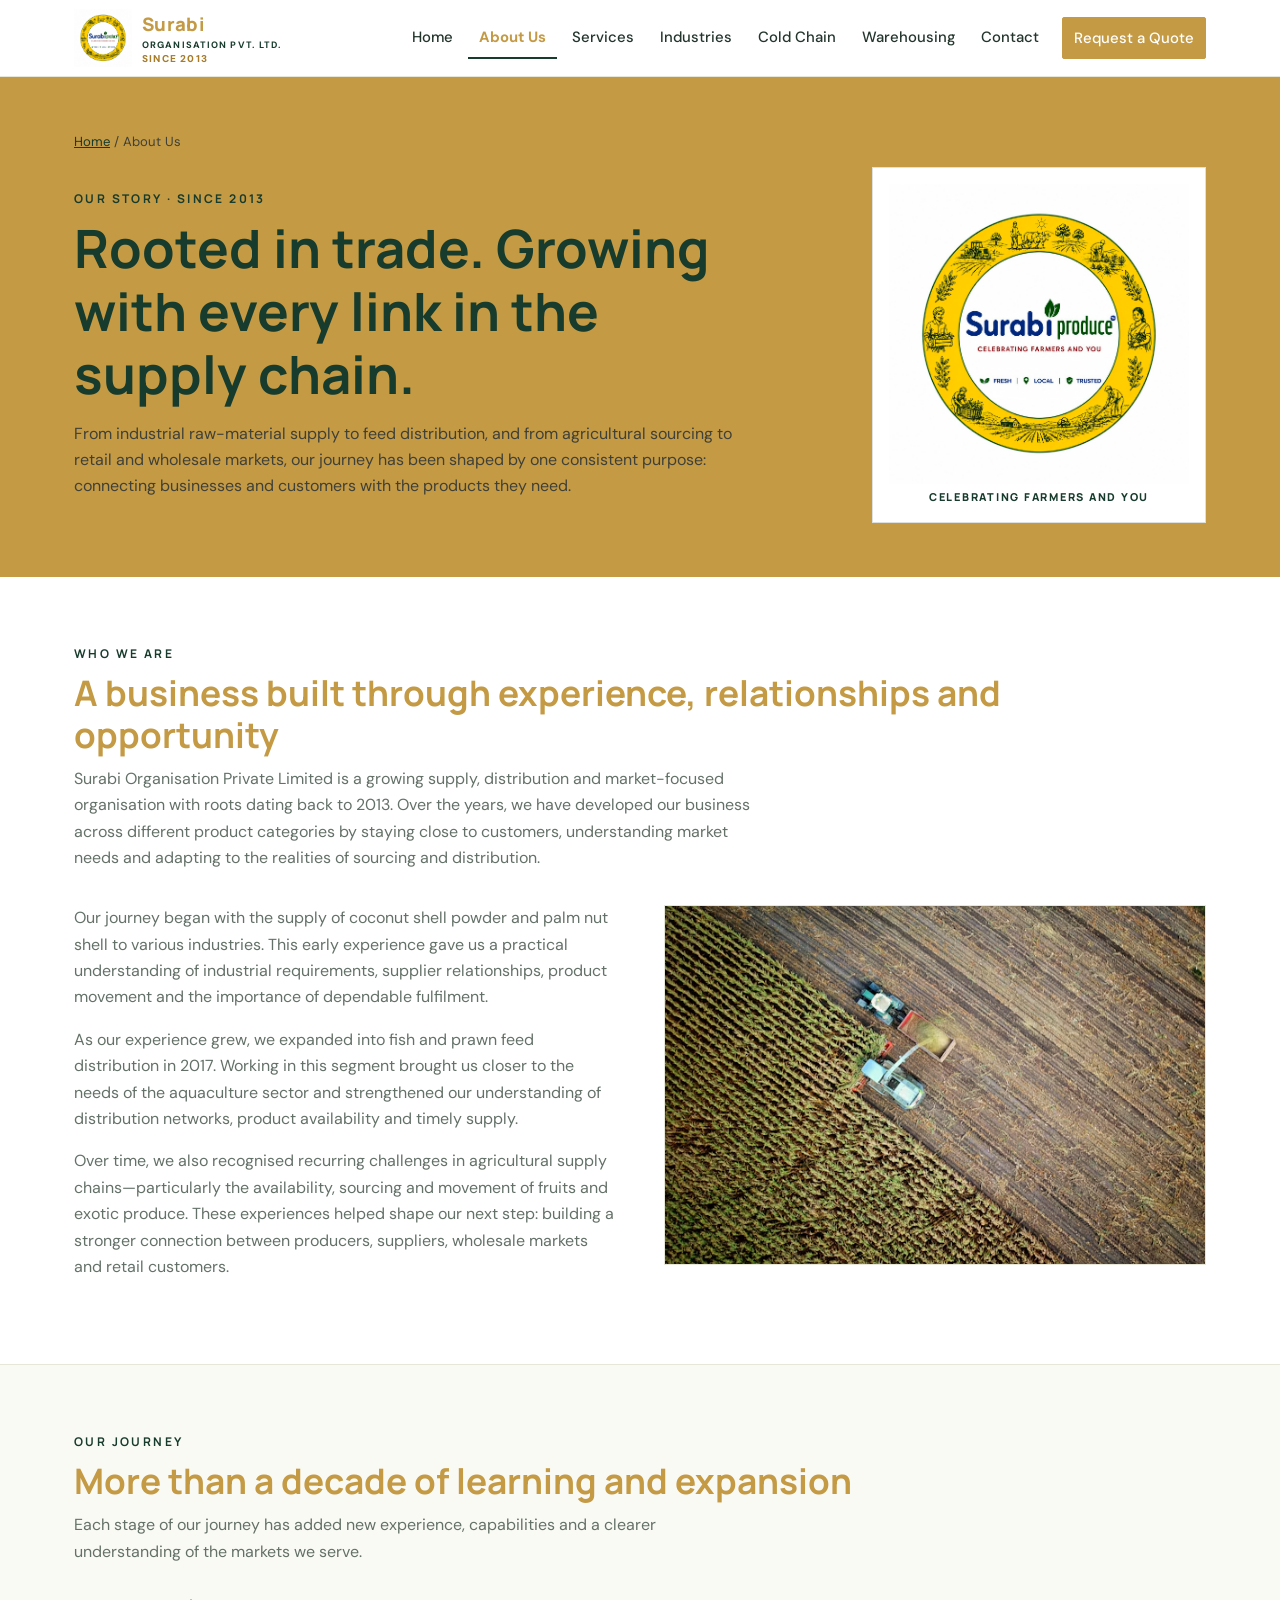
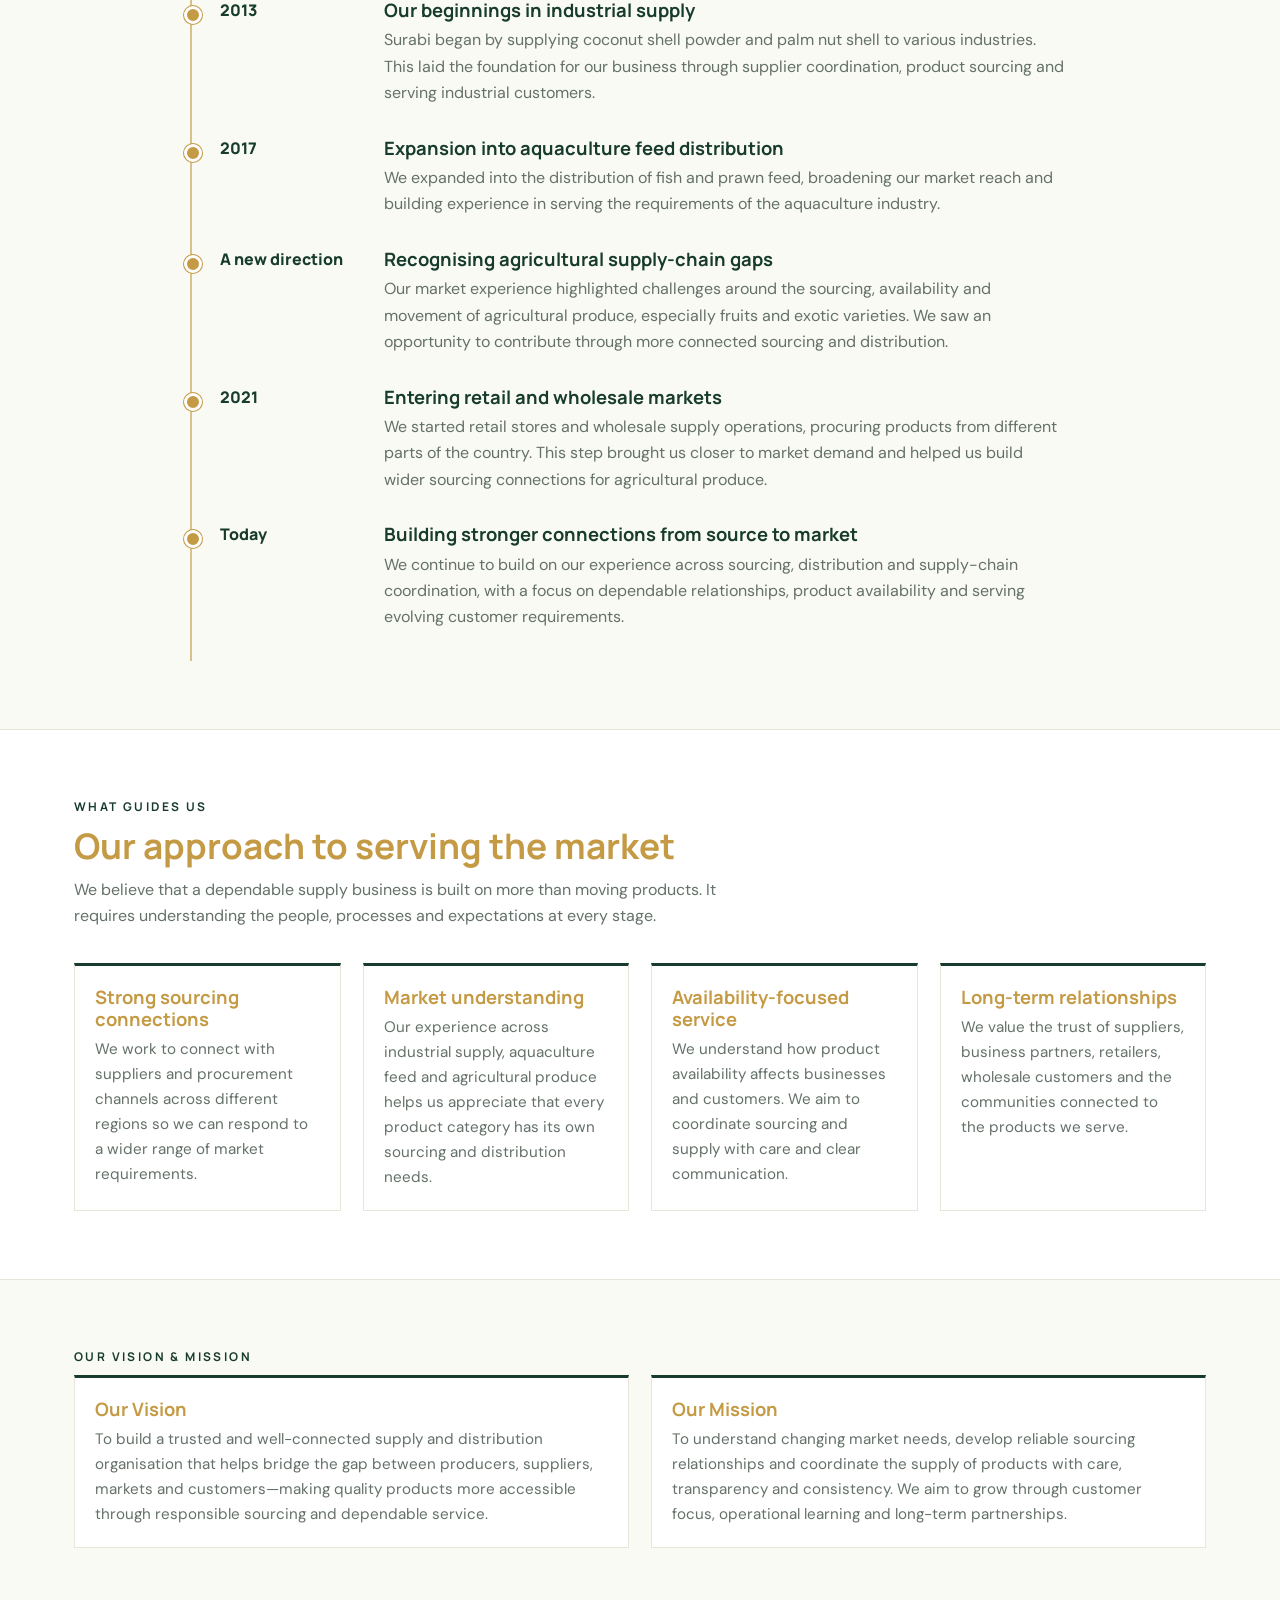
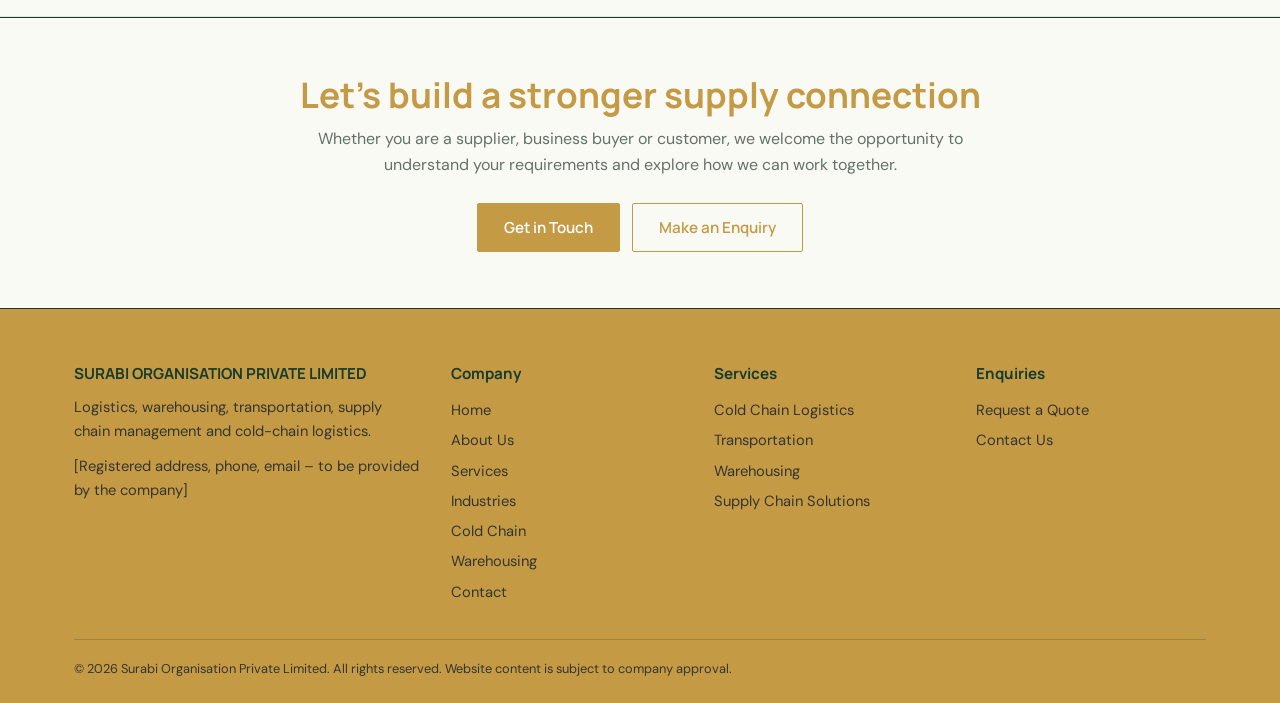
==== about.html @ 54a0d3e1 "done" ====
<!DOCTYPE html>
<html lang="en">
<head>
  <meta charset="utf-8">
  <meta name="viewport" content="width=device-width,initial-scale=1">
  <title>About Us | Surabi Organisation Private Limited</title>
  <meta name="description" content="Discover Surabi Organisation Private Limited's journey since 2013, from industrial raw-material supply and aquaculture feed distribution to agricultural sourcing, retail and wholesale.">
  <meta property="og:title" content="About Us | Surabi Organisation Private Limited">
  <meta property="og:description" content="Explore Surabi's growth since 2013 and its experience in sourcing, distribution, agricultural produce, retail and wholesale markets.">
  <meta property="og:type" content="website">
  <link rel="icon" href="assets/logo/favicon.svg" type="image/svg+xml">
  <link rel="preconnect" href="https://fonts.googleapis.com">
  <link rel="preconnect" href="https://fonts.gstatic.com" crossorigin>
  <link href="https://fonts.googleapis.com/css2?family=DM+Sans:wght@400;500;700&family=Manrope:wght@600;700;800&display=swap" rel="stylesheet">
  <link rel="stylesheet" href="styles.css">
</head>
<body>
<a class="skip" href="#main">Skip to content</a>
<header>
  <div class="wrap">
    <a class="brand" href="index.html" aria-label="Surabi Organisation home"><img src="assets/images/surabi-produce-logo.png" alt="Surabi Produce logo"><span><b>Surabi</b><small>Organisation Pvt. Ltd.</small><em>Since 2013</em></span></a>
    <button class="burger" aria-expanded="false" aria-controls="nav">Menu</button>
    <nav id="nav" aria-label="Main"><ul>
      <li><a href="index.html">Home</a></li>
      <li><a href="about.html" class="on" aria-current="page">About Us</a></li>
      <li><a href="services.html">Services</a></li>
      <li><a href="industries.html">Industries</a></li>
      <li><a href="cold-chain.html">Cold Chain</a></li>
      <li><a href="warehousing.html">Warehousing</a></li>
      <li><a href="contact.html">Contact</a></li>
      <li><a class="cta" href="quote.html">Request a Quote</a></li>
    </ul></nav>
  </div>
</header>

<main id="main">
  <div class="banner about-banner">
    <div class="wrap">
      <div class="crumbs"><a href="index.html">Home</a> / About Us</div>
      <div class="about-banner-grid">
        <div>
          <span class="eyebrow">Our Story · Since 2013</span>
          <h1>Rooted in trade. Growing with every link in the supply chain.</h1>
          <p>From industrial raw-material supply to feed distribution, and from agricultural sourcing to retail and wholesale markets, our journey has been shaped by one consistent purpose: connecting businesses and customers with the products they need.</p>
        </div>
        <div class="about-logo-panel">
          <img src="assets/images/surabi-produce-logo.png" alt="Surabi Produce — Celebrating Farmers and You">
          <span class="logo-caption">Celebrating Farmers and You</span>
        </div>
      </div>
    </div>
  </div>

  <section>
    <div class="wrap">
      <span class="eyebrow">Who We Are</span>
      <h2>A business built through experience, relationships and opportunity</h2>
      <p class="intro">Surabi Organisation Private Limited is a growing supply, distribution and market-focused organisation with roots dating back to 2013. Over the years, we have developed our business across different product categories by staying close to customers, understanding market needs and adapting to the realities of sourcing and distribution.</p>
      <div class="two story-intro">
        <div>
          <p>Our journey began with the supply of coconut shell powder and palm nut shell to various industries. This early experience gave us a practical understanding of industrial requirements, supplier relationships, product movement and the importance of dependable fulfilment.</p>
          <p>As our experience grew, we expanded into fish and prawn feed distribution in 2017. Working in this segment brought us closer to the needs of the aquaculture sector and strengthened our understanding of distribution networks, product availability and timely supply.</p>
          <p>Over time, we also recognised recurring challenges in agricultural supply chains—particularly the availability, sourcing and movement of fruits and exotic produce. These experiences helped shape our next step: building a stronger connection between producers, suppliers, wholesale markets and retail customers.</p>
        </div>
        <div class="ph about-story-image">
          <img src="assets/images/harvested-agricultural-produce.jpg" alt="Freshly harvested agricultural produce" loading="lazy">
        </div>
      </div>
    </div>
  </section>

  <section class="alt" id="journey">
    <div class="wrap">
      <span class="eyebrow">Our Journey</span>
      <h2>More than a decade of learning and expansion</h2>
      <p class="intro">Each stage of our journey has added new experience, capabilities and a clearer understanding of the markets we serve.</p>
      <div class="timeline">
        <article class="timeline-item">
          <div class="timeline-year">2013</div>
          <div class="timeline-content"><h3>Our beginnings in industrial supply</h3><p>Surabi began by supplying coconut shell powder and palm nut shell to various industries. This laid the foundation for our business through supplier coordination, product sourcing and serving industrial customers.</p></div>
        </article>
        <article class="timeline-item">
          <div class="timeline-year">2017</div>
          <div class="timeline-content"><h3>Expansion into aquaculture feed distribution</h3><p>We expanded into the distribution of fish and prawn feed, broadening our market reach and building experience in serving the requirements of the aquaculture industry.</p></div>
        </article>
        <article class="timeline-item">
          <div class="timeline-year">A new direction</div>
          <div class="timeline-content"><h3>Recognising agricultural supply-chain gaps</h3><p>Our market experience highlighted challenges around the sourcing, availability and movement of agricultural produce, especially fruits and exotic varieties. We saw an opportunity to contribute through more connected sourcing and distribution.</p></div>
        </article>
        <article class="timeline-item">
          <div class="timeline-year">2021</div>
          <div class="timeline-content"><h3>Entering retail and wholesale markets</h3><p>We started retail stores and wholesale supply operations, procuring products from different parts of the country. This step brought us closer to market demand and helped us build wider sourcing connections for agricultural produce.</p></div>
        </article>
        <article class="timeline-item">
          <div class="timeline-year">Today</div>
          <div class="timeline-content"><h3>Building stronger connections from source to market</h3><p>We continue to build on our experience across sourcing, distribution and supply-chain coordination, with a focus on dependable relationships, product availability and serving evolving customer requirements.</p></div>
        </article>
      </div>
    </div>
  </section>

  <section>
    <div class="wrap">
      <span class="eyebrow">What Guides Us</span>
      <h2>Our approach to serving the market</h2>
      <p class="intro">We believe that a dependable supply business is built on more than moving products. It requires understanding the people, processes and expectations at every stage.</p>
      <div class="grid">
        <article class="card top"><div class="b"><h3>Strong sourcing connections</h3><p>We work to connect with suppliers and procurement channels across different regions so we can respond to a wider range of market requirements.</p></div></article>
        <article class="card top"><div class="b"><h3>Market understanding</h3><p>Our experience across industrial supply, aquaculture feed and agricultural produce helps us appreciate that every product category has its own sourcing and distribution needs.</p></div></article>
        <article class="card top"><div class="b"><h3>Availability-focused service</h3><p>We understand how product availability affects businesses and customers. We aim to coordinate sourcing and supply with care and clear communication.</p></div></article>
        <article class="card top"><div class="b"><h3>Long-term relationships</h3><p>We value the trust of suppliers, business partners, retailers, wholesale customers and the communities connected to the products we serve.</p></div></article>
      </div>
    </div>
  </section>

  <section class="alt">
    <div class="wrap">
      <span class="eyebrow">Our Vision &amp; Mission</span>
      <div class="grid">
        <article class="card top"><div class="b"><h3>Our Vision</h3><p>To build a trusted and well-connected supply and distribution organisation that helps bridge the gap between producers, suppliers, markets and customers—making quality products more accessible through responsible sourcing and dependable service.</p></div></article>
        <article class="card top"><div class="b"><h3>Our Mission</h3><p>To understand changing market needs, develop reliable sourcing relationships and coordinate the supply of products with care, transparency and consistency. We aim to grow through customer focus, operational learning and long-term partnerships.</p></div></article>
      </div>
    </div>
  </section>

  <section class="cta-band">
    <div class="wrap">
      <h2>Let’s build a stronger supply connection</h2>
      <p class="intro" style="margin:0 auto 8px">Whether you are a supplier, business buyer or customer, we welcome the opportunity to understand your requirements and explore how we can work together.</p>
      <div class="btns"><a class="btn" href="contact.html">Get in Touch</a><a class="btn o" href="quote.html">Make an Enquiry</a></div>
    </div>
  </section>
</main>

<footer>
  <div class="wrap">
    <div class="fg">
      <div><h4>SURABI ORGANISATION PRIVATE LIMITED</h4><p>Logistics, warehousing, transportation, supply chain management and cold-chain logistics.</p><p style="margin-top:10px">[Registered address, phone, email – to be provided by the company]</p></div>
      <div><h4>Company</h4><a href="index.html">Home</a><a href="about.html">About Us</a><a href="services.html">Services</a><a href="industries.html">Industries</a><a href="cold-chain.html">Cold Chain</a><a href="warehousing.html">Warehousing</a><a href="contact.html">Contact</a></div>
      <div><h4>Services</h4><a href="cold-chain.html">Cold Chain Logistics</a><a href="transportation.html">Transportation</a><a href="warehousing.html">Warehousing</a><a href="supply-chain.html">Supply Chain Solutions</a></div>
      <div><h4>Enquiries</h4><a href="quote.html">Request a Quote</a><a href="contact.html">Contact Us</a></div>
    </div>
    <div class="copy">&copy; 2026 Surabi Organisation Private Limited. All rights reserved. Website content is subject to company approval.</div>
  </div>
</footer>
<script src="script.js"></script>
</body>
</html>
---- styles.css ----
:root{--g:#C49A45;--g2:#173B2C;--gold:#173B2C;--or:#D88736;--tx:#23352D;--mu:#647168;--bd:#E6E6D9;--bg:#FAFAF5}
*{box-sizing:border-box;margin:0}
html{scroll-behavior:smooth}
body{font:16px/1.65 'DM Sans',system-ui,sans-serif;color:var(--tx);background:#fff;overflow-x:hidden}
h1,h2,h3,h4{font-family:Manrope,'DM Sans',sans-serif;color:var(--g);line-height:1.2}
h1{font-size:clamp(2rem,4.5vw,3.3rem)}
h2{font-size:clamp(1.6rem,3vw,2.2rem);margin-bottom:.6rem}
h3{font-size:1.15rem;margin-bottom:.4rem}
a{color:var(--g2)}
img{max-width:100%}
.wrap{max-width:1180px;margin:0 auto;padding:0 24px}
.skip{position:absolute;left:-999px}
.skip:focus{left:8px;top:8px;background:#fff;padding:8px;z-index:99}
header{position:sticky;top:0;background:#fff;border-bottom:1px solid var(--bd);z-index:50}
header .wrap{display:flex;align-items:center;justify-content:space-between;height:76px}
.brand{text-decoration:none;display:flex;flex-direction:column;line-height:1.1}
.brand b{font:800 1.45rem Manrope,sans-serif;color:var(--g);letter-spacing:.08em}
.brand small{font-size:.62rem;letter-spacing:.18em;color:var(--gold);text-transform:uppercase;font-weight:700}
nav ul{display:flex;gap:4px;list-style:none;padding:0;align-items:center}
nav a{display:block;padding:8px 11px;text-decoration:none;color:var(--tx);font-size:.93rem;font-weight:500;border-bottom:2px solid transparent}
nav a:hover{color:var(--g2);border-color:var(--bd)}
nav a.on{color:var(--g);border-color:var(--gold);font-weight:700}
nav a.cta{background:var(--g);color:#fff;border:1px solid var(--g);margin-left:8px;border-radius:2px}
nav a.cta:hover,nav a.cta.on{background:var(--gold);border-color:var(--gold);color:var(--g)}
.burger{display:none;background:none;border:1px solid var(--bd);padding:8px 12px;font:600 .9rem Manrope;color:var(--g);cursor:pointer}
.btn{display:inline-block;padding:13px 26px;border:1px solid var(--g);background:var(--g);color:#fff;text-decoration:none;font:600 .95rem Manrope,sans-serif;border-radius:2px;cursor:pointer;transition:.2s}
.btn:hover{background:var(--gold);border-color:var(--gold);color:var(--g)}
.btn.o{background:transparent;color:var(--g)}
.btn.o:hover{background:var(--g);color:#fff;border-color:var(--g)}
.btn.gold{background:var(--gold);border-color:var(--gold);color:var(--g)}
.btn.gold:hover{background:#fff}
.btns{display:flex;gap:12px;flex-wrap:wrap;margin-top:24px}
.ph{background:repeating-linear-gradient(135deg,#eef1ea 0 14px,#e6ebe1 14px 28px);border:1px solid var(--bd);display:flex;align-items:flex-end;min-height:220px;position:relative}
.ph img{position:absolute;inset:0;width:100%;height:100%;object-fit:cover}
.ph span{position:relative;background:rgba(23,59,44,.88);color:#fff;font-size:.72rem;padding:6px 10px;letter-spacing:.04em}
.hero{padding:64px 0}
.hero .wrap{display:grid;grid-template-columns:1.1fr .9fr;gap:48px;align-items:center}
.hero p.lead{font-size:1.1rem;color:var(--mu);margin-top:16px;max-width:560px}
.hero .ph{min-height:400px;border-bottom:4px solid var(--gold)}
.eyebrow{color:var(--gold);font:700 .75rem Manrope;letter-spacing:.2em;text-transform:uppercase;margin-bottom:10px;display:block}
.banner{background:var(--g);color:var(--tx);padding:48px 0}
.banner h1{color:var(--g2)}
.banner p{color:#3f4038;max-width:700px;margin-top:10px}
.crumbs{font-size:.82rem;color:#3f4038;margin-bottom:14px}
.crumbs a{color:var(--g2)}
section{padding:68px 0}
.alt{background:var(--bg);border-block:1px solid var(--bd)}
.intro{color:var(--mu);max-width:680px;margin-bottom:34px}
.grid{display:grid;gap:22px;grid-template-columns:repeat(auto-fit,minmax(250px,1fr))}
.card{background:#fff;border:1px solid var(--bd);display:flex;flex-direction:column;transition:.2s;text-decoration:none;color:inherit}
.card:hover{border-color:var(--gold);transform:translateY(-2px)}
.card .ph{min-height:140px;border:0;border-bottom:1px solid var(--bd)}
.card div.b{padding:20px;flex:1}
.card p{color:var(--mu);font-size:.95rem}
.card .more{display:block;margin-top:12px;font:700 .85rem Manrope;color:var(--g2)}
.card.top{border-top:3px solid var(--gold)}
.feature{border:1px solid var(--gold);display:grid;grid-template-columns:1fr 1fr}
.feature .ph{min-height:320px;border:0}
.feature .b{padding:40px}
.cold{background:var(--g);color:var(--tx)}
.cold h2,.cold h3{color:var(--g2)}
.cold .intro,.cold .card p{color:#454238}
.cold .card{background:#fff;border-color:rgba(23,59,44,.35);color:var(--tx)}
.cold .card .more{color:var(--g2)}
.cold .card .ph{background:repeating-linear-gradient(135deg,#f2e4c5 0 14px,#ead9b3 14px 28px);border-color:rgba(23,59,44,.18)}
.two{display:grid;grid-template-columns:1fr 1fr;gap:48px;align-items:center}
ul.ck{list-style:none;padding:0}
ul.ck li{padding:7px 0 7px 26px;position:relative;border-bottom:1px solid var(--bd)}
ul.ck li:before{content:"";position:absolute;left:2px;top:15px;width:10px;height:6px;border-left:2px solid var(--gold);border-bottom:2px solid var(--gold);transform:rotate(-45deg)}
.steps{display:grid;grid-template-columns:repeat(auto-fit,minmax(190px,1fr));gap:0;counter-reset:s;border-top:2px solid var(--gold)}
.steps div{padding:22px 18px 8px 0;counter-increment:s}
.steps div:before{content:"0" counter(s);font:800 1.5rem Manrope;color:var(--gold);display:block}
.steps p{color:var(--mu);font-size:.93rem}
.note{border-left:3px solid var(--or);background:#fdf6ec;padding:12px 16px;font-size:.88rem;margin:22px 0;color:#6b4a1f}
.cta-band{background:var(--bg);border-block:1px solid var(--gold);text-align:center;padding:56px 0}
.cta-band .btns{justify-content:center}
form{display:grid;gap:18px;grid-template-columns:1fr 1fr;max-width:860px}
.f{display:flex;flex-direction:column;gap:6px}
.f.full,form .full{grid-column:1/-1}
label{font:600 .88rem Manrope;color:var(--g)}
input,select,textarea{font:inherit;padding:11px 12px;border:1px solid #cfcfc0;border-radius:2px;background:#fff;color:var(--tx)}
input:focus,select:focus,textarea:focus,a:focus-visible,button:focus-visible{outline:2px solid var(--gold);outline-offset:2px}
.err{color:#a3321f;font-size:.82rem;min-height:0}
.bad{border-color:#a3321f}
.cond{display:none;grid-column:1/-1;grid-template-columns:1fr 1fr;gap:18px;border:1px solid var(--gold);padding:18px;background:var(--bg)}
.cond.show{display:grid}
.ok{display:none;border:1px solid var(--gold);padding:28px;background:var(--bg);max-width:860px}
.ok.show{display:block}
footer{background:var(--g);color:#34352f;padding:56px 0 24px;font-size:.92rem}
footer h4{color:var(--g2);margin-bottom:12px;font-size:.95rem}
footer a{color:#34352f;text-decoration:none;display:block;padding:3px 0}
footer a:hover{color:var(--g2)}
.fg{display:grid;grid-template-columns:1.5fr 1fr 1fr 1fr;gap:32px}
.copy{border-top:1px solid rgba(23,59,44,.22);margin-top:32px;padding-top:18px;font-size:.8rem}

/* Hero label and company history badge */
.hero-kicker{display:flex;align-items:center;flex-wrap:wrap;gap:14px;margin-bottom:16px}
.vhero .eyebrow{color:#f2c15b;margin:0;text-shadow:0 1px 8px rgba(0,0,0,.35)}
.since-badge{display:inline-flex;align-items:center;gap:7px;padding:8px 13px;border:1px solid rgba(255,255,255,.72);border-radius:999px;background:rgba(255,255,255,.13);color:#fff;font:700 .78rem Manrope,sans-serif;letter-spacing:.08em;text-transform:uppercase;backdrop-filter:blur(6px);-webkit-backdrop-filter:blur(6px)}
.since-badge:before{content:"";width:7px;height:7px;border-radius:50%;background:#f2c15b;box-shadow:0 0 0 3px rgba(242,193,91,.2)}

/* Hero video: explicit positive stacking keeps video visible on mobile browsers */
/* White hero video theme */
.vhero {
    position: relative;
    isolation: isolate;
    min-height: 640px;
    display: flex;
    align-items: center;
    overflow: hidden;
    background: #fff;
    padding: 0;
    border-bottom: 4px solid #e8e8e8;
}

.vhero .hv {
    position: absolute;
    inset: 0;
    width: 100%;
    height: 100%;
    display: block;
    object-fit: cover;
    object-position: center;
    z-index: 0;
}

/* White transparent overlay instead of green */
.vhero .ov {
    position: absolute;
    inset: 0;
    z-index: 1;
    background: linear-gradient(
      90deg,
      rgba(255, 255, 255, 0.55) 0%,
      rgba(255, 255, 255, 0.25) 45%,
      rgba(255, 255, 255, 0.05) 100%
  );
    pointer-events: none;
}

.vhero .wrap {
    display: block;
    position: relative;
    z-index: 2;
    width: 100%;
    padding-top: 64px;
    padding-bottom: 64px;
}

.vhero .wrap > div {
    max-width: 680px;
}

.vhero h1 {
    color: #173b2c;
}

.vhero p.lead {
    color: #444f49;
}

.vhero .eyebrow {
    color: #a77b27;
    margin: 0;
    text-shadow: none;
}

.vhero .since-badge {
    background: rgba(255,255,255,.85);
    border: 1px solid #d9dfd9;
    color: #173b2c;
}

.vhero .btn.o {
    color: #173b2c;
    border-color: #173b2c;
}

.vhero .btn.o:hover {
    background: #173b2c;
    color: #fff;
}

@media(max-width:980px){
  .vhero{min-height:600px}
  .burger{display:block}
  nav{position:absolute;top:76px;left:0;right:0;background:#fff;border-bottom:1px solid var(--bd);display:none}
  nav.open{display:block}
  nav ul{flex-direction:column;align-items:stretch;padding:12px 24px}
  nav a.cta{margin:8px 0 0;text-align:center}
  .hero .wrap,.two,.feature,.fg{grid-template-columns:1fr}
  .hero .ph{min-height:260px}
  form,.cond{grid-template-columns:1fr}
  section{padding:48px 0}
  .feature .b{padding:24px}
}
@media(max-width:768px){
  .vhero{min-height:650px;align-items:center}
  .vhero .hv{width:100%;height:100%;object-fit:cover;object-position:center}
  .vhero .wrap{padding-top:56px;padding-bottom:56px}
}
@media(max-width:600px){
  .hero-kicker{gap:9px;margin-bottom:14px}
  .vhero .eyebrow{font-size:.68rem;letter-spacing:.14em}
  .since-badge{font-size:.68rem;padding:7px 10px}
  .vhero h1{font-size:clamp(2rem,9vw,2.8rem)}
  .vhero p.lead{font-size:1rem;line-height:1.6}
  .vhero .btns{gap:10px}
  .vhero .btn{width:100%;text-align:center}
}
@media(prefers-reduced-motion:reduce){*{transition:none!important;scroll-behavior:auto!important}}
/* Premium typography for SURABI hero section */
.vhero h1 {
    font-family: 'Manrope', sans-serif;
    font-size: clamp(42px, 4.2vw, 64px);
    font-weight: 800;
    line-height: 1.13;
    letter-spacing: -1.8px;
    color: #ffffff;
    text-shadow: 0 2px 12px rgba(0, 0, 0, 0.38);
}

.vhero p.lead {
    font-family: 'DM Sans', sans-serif;
    font-size: 18px;
    font-weight: 500;
    line-height: 1.8;
    color: #ffffff;
    text-shadow: 0 1px 8px rgba(0, 0, 0, 0.65);
}

.vhero .eyebrow {
    font-family: 'DM Sans', sans-serif;
    font-size: 14px;
    font-weight: 800;
    letter-spacing: 2.5px;
    color: #c99b43;
}

.vhero .since-badge {
    font-family: 'DM Sans', sans-serif;
    font-weight: 700;
    letter-spacing: 0.5px;
}

@media (max-width: 768px) {
    .vhero h1 {
        font-size: 38px;
        line-height: 1.2;
        letter-spacing: -1px;
    }

    .vhero p.lead {
        font-size: 16px;
        line-height: 1.7;
    }
}

/* Surabi Produce identity and About Us story */
.brand{flex-direction:row;align-items:center;gap:10px;line-height:1.1}
.brand img{width:58px;height:58px;object-fit:contain;flex:none}
.brand span{display:flex;flex-direction:column;gap:3px}
.brand b{font-size:1.16rem;letter-spacing:.02em;text-transform:none}
.brand small{font-size:.58rem;letter-spacing:.12em}
.brand em{font-style:normal;font-size:.62rem;font-weight:800;color:#a77b27;letter-spacing:.12em;text-transform:uppercase}
.about-banner{padding:54px 0}
.about-banner-grid{display:grid;grid-template-columns:1.25fr .75fr;gap:42px;align-items:center}
.about-banner h1{max-width:720px}
.about-banner p{max-width:720px;margin-top:14px;color:#3f4038}
.about-logo-panel{display:flex;flex-direction:column;align-items:center;justify-content:center;background:#fff;border:1px solid rgba(23,59,44,.15);padding:16px;max-width:340px;margin-left:auto}
.about-logo-panel img{display:block;width:100%;height:auto;max-width:300px}
.logo-caption{font:800 .68rem Manrope,sans-serif;letter-spacing:.16em;text-transform:uppercase;color:#173b2c;text-align:center;padding:5px 0 2px}
.story-intro{align-items:start}
.story-intro p{margin:0 0 16px;color:var(--mu)}
.about-story-image{min-height:360px}
.timeline{max-width:900px;margin:30px auto 0;border-left:2px solid #d9c18c;padding-left:28px}
.timeline-item{position:relative;display:grid;grid-template-columns:140px 1fr;gap:24px;padding:0 0 30px}
.timeline-item:before{content:"";position:absolute;left:-36px;top:7px;width:12px;height:12px;border-radius:50%;background:#c49a45;border:3px solid #fff;box-shadow:0 0 0 1px #c49a45}
.timeline-year{font:800 1rem Manrope,sans-serif;color:#173b2c}
.timeline-content h3{color:#173b2c}
.timeline-content p{color:var(--mu);max-width:680px}
@media(max-width:760px){
 .brand img{width:48px;height:48px}
 .brand b{font-size:1rem}
 .brand small{font-size:.52rem}
 .about-banner-grid{grid-template-columns:1fr;gap:24px}
 .about-logo-panel{margin:0 auto;max-width:270px}
 .timeline{padding-left:22px}
 .timeline-item{grid-template-columns:1fr;gap:5px;padding-bottom:24px}
 .timeline-item:before{left:-30px}
 .about-story-image{min-height:250px}
}
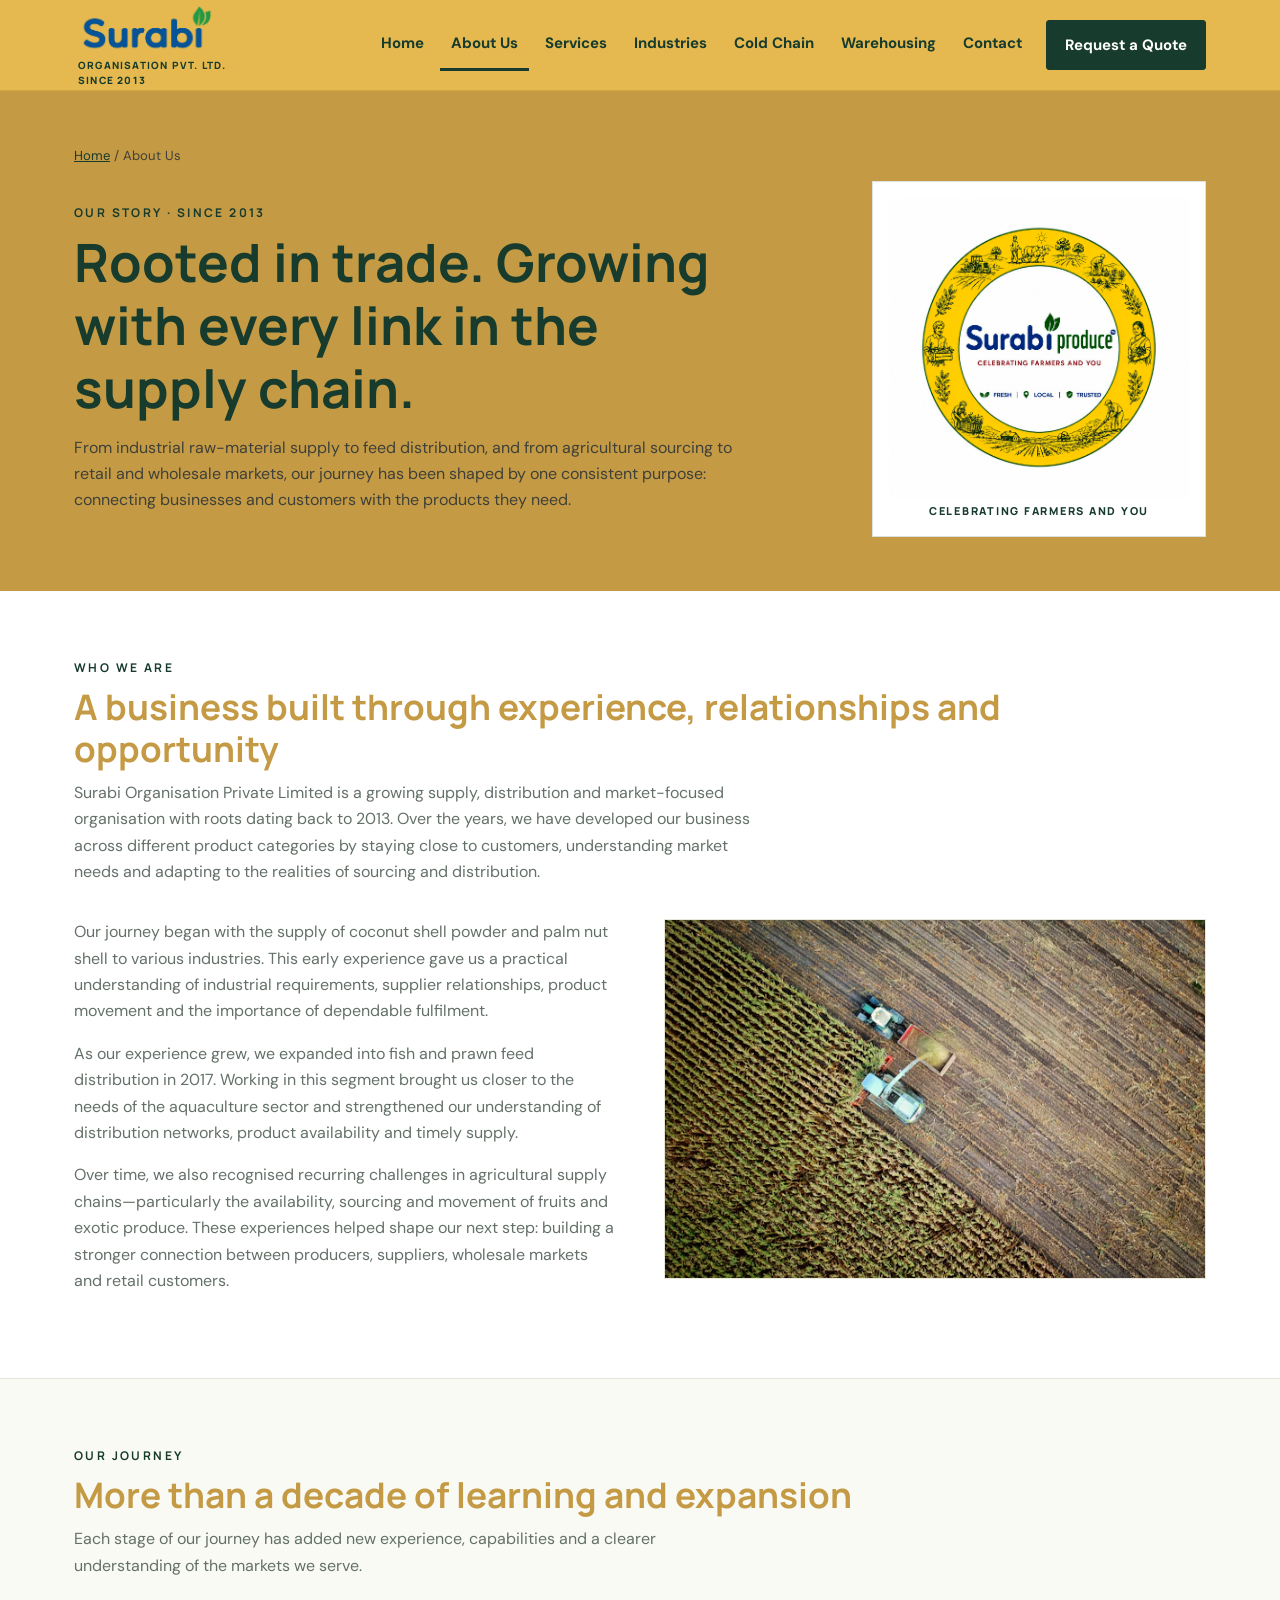
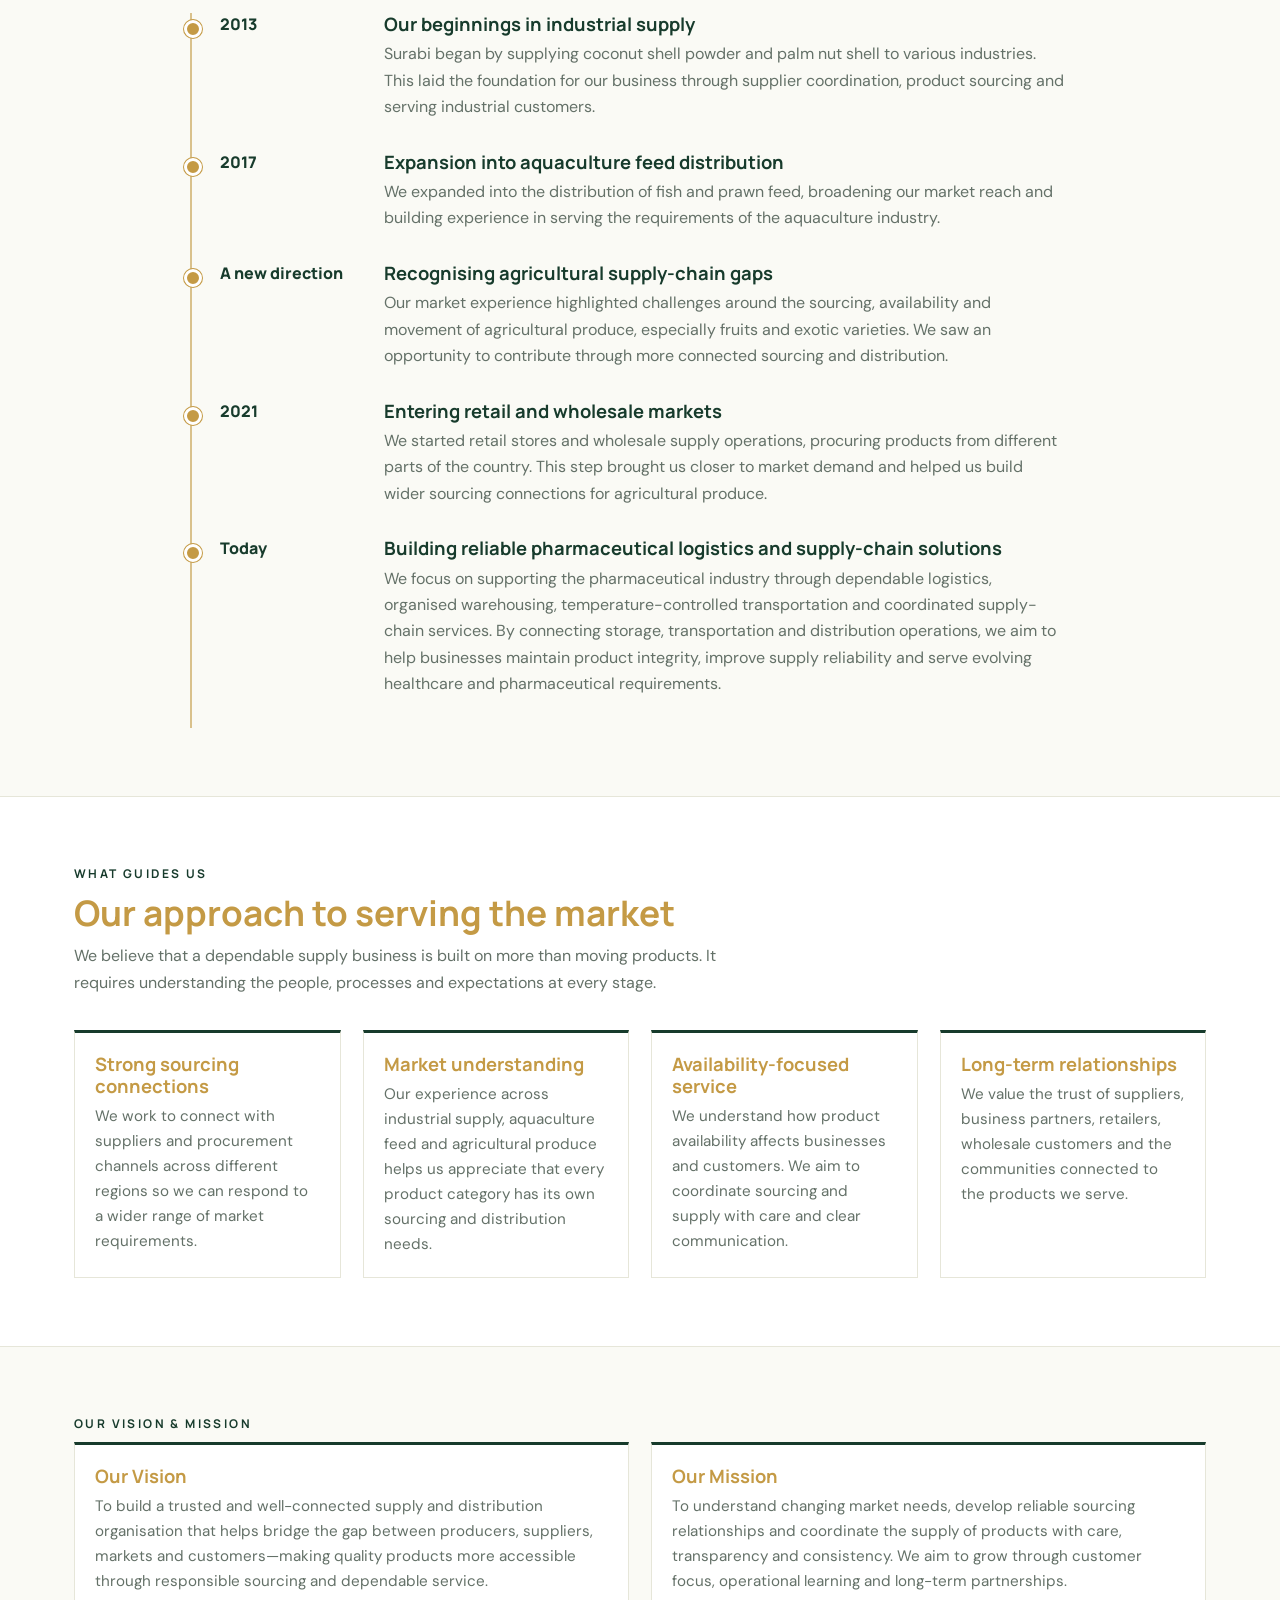
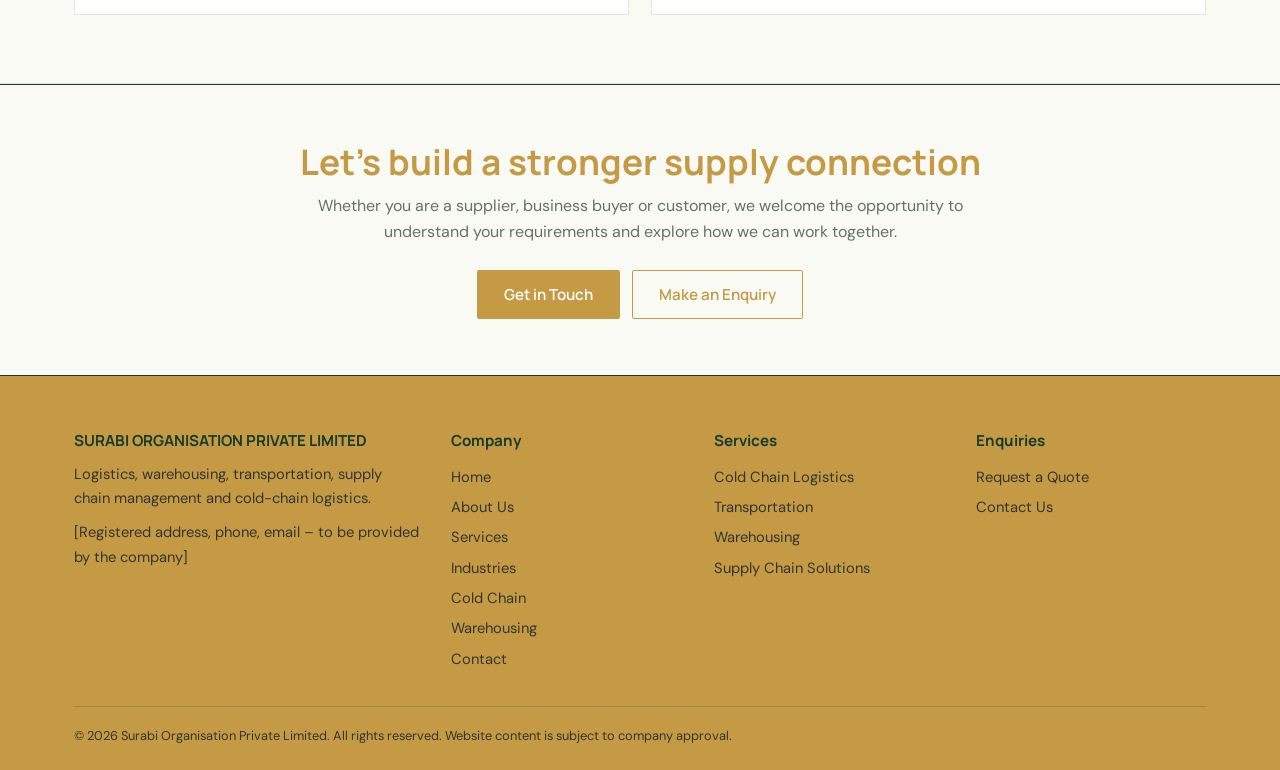
==== commit bab157f1: "done" ====
--- a/about.html
+++ b/about.html
@@ -16,9 +16,9 @@
 </head>
 <body>
 <a class="skip" href="#main">Skip to content</a>
-<header>
+<header class="site-header">
   <div class="wrap">
-    <a class="brand" href="index.html" aria-label="Surabi Organisation home"><img src="assets/images/surabi-produce-logo.png" alt="Surabi Produce logo"><span><b>Surabi</b><small>Organisation Pvt. Ltd.</small><em>Since 2013</em></span></a>
+    <a class="brand" href="index.html" aria-label="Surabi Organisation home"><img src="assets/logo/home-page.png" alt="Surabi Organisation logo"><span class="brand-since">Since 2013</span></a>
     <button class="burger" aria-expanded="false" aria-controls="nav">Menu</button>
     <nav id="nav" aria-label="Main"><ul>
       <li><a href="index.html">Home</a></li>
@@ -93,7 +93,7 @@
         </article>
         <article class="timeline-item">
           <div class="timeline-year">Today</div>
-          <div class="timeline-content"><h3>Building stronger connections from source to market</h3><p>We continue to build on our experience across sourcing, distribution and supply-chain coordination, with a focus on dependable relationships, product availability and serving evolving customer requirements.</p></div>
+          <div class="timeline-content"><h3>Building reliable pharmaceutical logistics and supply-chain solutions</h3><p>We focus on supporting the pharmaceutical industry through dependable logistics, organised warehousing, temperature-controlled transportation and coordinated supply-chain services. By connecting storage, transportation and distribution operations, we aim to help businesses maintain product integrity, improve supply reliability and serve evolving healthcare and pharmaceutical requirements.</p></div>
         </article>
       </div>
     </div>
--- a/styles.css
+++ b/styles.css
@@ -1,3 +1,6 @@
+/* =========================================================
+   SURABI ORGANISATION — CLEAN STYLESHEET
+========================================================= */
 :root{--g:#C49A45;--g2:#173B2C;--gold:#173B2C;--or:#D88736;--tx:#23352D;--mu:#647168;--bd:#E6E6D9;--bg:#FAFAF5}
 *{box-sizing:border-box;margin:0}
 html{scroll-behavior:smooth}
@@ -11,18 +14,22 @@
 .wrap{max-width:1180px;margin:0 auto;padding:0 24px}
 .skip{position:absolute;left:-999px}
 .skip:focus{left:8px;top:8px;background:#fff;padding:8px;z-index:99}
-header{position:sticky;top:0;background:#fff;border-bottom:1px solid var(--bd);z-index:50}
-header .wrap{display:flex;align-items:center;justify-content:space-between;height:76px}
-.brand{text-decoration:none;display:flex;flex-direction:column;line-height:1.1}
-.brand b{font:800 1.45rem Manrope,sans-serif;color:var(--g);letter-spacing:.08em}
-.brand small{font-size:.62rem;letter-spacing:.18em;color:var(--gold);text-transform:uppercase;font-weight:700}
-nav ul{display:flex;gap:4px;list-style:none;padding:0;align-items:center}
-nav a{display:block;padding:8px 11px;text-decoration:none;color:var(--tx);font-size:.93rem;font-weight:500;border-bottom:2px solid transparent}
-nav a:hover{color:var(--g2);border-color:var(--bd)}
-nav a.on{color:var(--g);border-color:var(--gold);font-weight:700}
-nav a.cta{background:var(--g);color:#fff;border:1px solid var(--g);margin-left:8px;border-radius:2px}
-nav a.cta:hover,nav a.cta.on{background:var(--gold);border-color:var(--gold);color:var(--g)}
-.burger{display:none;background:none;border:1px solid var(--bd);padding:8px 12px;font:600 .9rem Manrope;color:var(--g);cursor:pointer}
+
+/* ---------- Header (gold, logo + company line) ---------- */
+.site-header{position:sticky;top:0;z-index:100;background:#E5B94F;border-bottom:1px solid #D5A63D}
+.site-header .wrap{display:flex;align-items:center;justify-content:space-between;gap:20px;min-height:90px}
+.site-header .brand{display:flex;flex-direction:column;align-items:flex-start;gap:2px;flex-shrink:0;text-decoration:none;line-height:1.2}
+.site-header .brand img{display:block;height:54px;width:auto;max-width:none;object-fit:contain}
+.site-header .brand .brand-since{display:block;font:800 10px/1.5 Manrope,sans-serif;letter-spacing:1.2px;text-transform:uppercase;color:#173B2C;padding-left:4px}
+.site-header .brand .brand-since::before{content:"Organisation Pvt. Ltd.";display:block}
+.site-header nav ul{display:flex;align-items:center;gap:5px;list-style:none;padding:0}
+.site-header nav a{display:block;white-space:nowrap;padding:12px 11px;color:#173B2C;font-size:15px;font-weight:700;text-decoration:none;border-bottom:3px solid transparent;transition:.25s ease}
+.site-header nav a:hover,.site-header nav a.on{color:#173B2C;border-bottom-color:#173B2C}
+.site-header nav a.cta{background:#173B2C;color:#fff;border:1px solid #173B2C;border-radius:3px;margin-left:8px;padding:12px 18px}
+.site-header nav a.cta:hover,.site-header nav a.cta.on{background:#fff;color:#173B2C;border-color:#fff}
+.burger{display:none;background:none;border:1px solid #173B2C;padding:8px 12px;font:600 .9rem Manrope;color:#173B2C;cursor:pointer}
+
+/* ---------- Buttons ---------- */
 .btn{display:inline-block;padding:13px 26px;border:1px solid var(--g);background:var(--g);color:#fff;text-decoration:none;font:600 .95rem Manrope,sans-serif;border-radius:2px;cursor:pointer;transition:.2s}
 .btn:hover{background:var(--gold);border-color:var(--gold);color:var(--g)}
 .btn.o{background:transparent;color:var(--g)}
@@ -30,14 +37,35 @@
 .btn.gold{background:var(--gold);border-color:var(--gold);color:var(--g)}
 .btn.gold:hover{background:#fff}
 .btns{display:flex;gap:12px;flex-wrap:wrap;margin-top:24px}
+
+/* ---------- Image placeholders ---------- */
 .ph{background:repeating-linear-gradient(135deg,#eef1ea 0 14px,#e6ebe1 14px 28px);border:1px solid var(--bd);display:flex;align-items:flex-end;min-height:220px;position:relative}
 .ph img{position:absolute;inset:0;width:100%;height:100%;object-fit:cover}
 .ph span{position:relative;background:rgba(23,59,44,.88);color:#fff;font-size:.72rem;padding:6px 10px;letter-spacing:.04em}
-.hero{padding:64px 0}
-.hero .wrap{display:grid;grid-template-columns:1.1fr .9fr;gap:48px;align-items:center}
-.hero p.lead{font-size:1.1rem;color:var(--mu);margin-top:16px;max-width:560px}
-.hero .ph{min-height:400px;border-bottom:4px solid var(--gold)}
+
+/* ---------- HERO: video, transparent white top, transparent green bottom ---------- */
+.vhero{position:relative;isolation:isolate;min-height:640px;display:flex;flex-direction:column;justify-content:space-between;overflow:hidden;background:#fff;padding:0;border-bottom:4px solid #e8e8e8}
+.vhero .hv{position:absolute;inset:0;width:100%;height:100%;display:block;object-fit:cover;object-position:center;z-index:0}
+.vhero .ov{display:none}
+.vhero .wrap{display:block;position:relative;z-index:2;width:100%}
+/* TOP (up to the big heading): transparent white, full width */
+.vhero .hero-top{flex:1;display:flex;align-items:center;padding-top:64px;padding-bottom:40px}
+.vhero .hero-top::before{content:"";position:absolute;top:0;bottom:0;left:50%;width:100vw;transform:translateX(-50%);background:rgba(255,255,255,.2);z-index:-1}
+/* BOTTOM (paragraph + buttons): transparent green, full width — lower .45 for more transparent */
+.vhero .hero-green-band{position:relative;z-index:2;background:rgba(23,59,44,.45);padding:34px 0 38px}
+.vhero .hero-content{max-width:850px}
+.hero-kicker{display:flex;align-items:center;flex-wrap:wrap;gap:14px;margin-bottom:18px}
 .eyebrow{color:var(--gold);font:700 .75rem Manrope;letter-spacing:.2em;text-transform:uppercase;margin-bottom:10px;display:block}
+.vhero .eyebrow{margin:0;font:800 14px 'DM Sans',sans-serif;letter-spacing:2px;color:#173B2C;text-shadow:none}
+.vhero h1{font-family:'Manrope',sans-serif;font-size:clamp(42px,4.2vw,64px);font-weight:800;line-height:1.13;letter-spacing:-1.8px;color:#fff;text-shadow:0 2px 6px rgba(0,0,0,.65),0 6px 22px rgba(0,0,0,.45)}
+.vhero p.lead{font:500 18px/1.8 'DM Sans',sans-serif;color:#fff;max-width:760px;text-shadow:0 1px 4px rgba(0,0,0,.55)}
+.vhero .btns{margin-top:22px}
+.vhero .btn{background:#C49A45;border-color:#C49A45;color:#fff}
+.vhero .btn:hover{background:#fff;border-color:#fff;color:#173B2C}
+.vhero .btn.o{background:transparent;color:#fff;border-color:#fff}
+.vhero .btn.o:hover{background:#fff;color:#173B2C}
+
+/* ---------- Page banners & sections ---------- */
 .banner{background:var(--g);color:var(--tx);padding:48px 0}
 .banner h1{color:var(--g2)}
 .banner p{color:#3f4038;max-width:700px;margin-top:10px}
@@ -74,6 +102,8 @@
 .note{border-left:3px solid var(--or);background:#fdf6ec;padding:12px 16px;font-size:.88rem;margin:22px 0;color:#6b4a1f}
 .cta-band{background:var(--bg);border-block:1px solid var(--gold);text-align:center;padding:56px 0}
 .cta-band .btns{justify-content:center}
+
+/* ---------- Forms ---------- */
 form{display:grid;gap:18px;grid-template-columns:1fr 1fr;max-width:860px}
 .f{display:flex;flex-direction:column;gap:6px}
 .f.full,form .full{grid-column:1/-1}
@@ -86,6 +116,8 @@
 .cond.show{display:grid}
 .ok{display:none;border:1px solid var(--gold);padding:28px;background:var(--bg);max-width:860px}
 .ok.show{display:block}
+
+/* ---------- Footer ---------- */
 footer{background:var(--g);color:#34352f;padding:56px 0 24px;font-size:.92rem}
 footer h4{color:var(--g2);margin-bottom:12px;font-size:.95rem}
 footer a{color:#34352f;text-decoration:none;display:block;padding:3px 0}
@@ -93,176 +125,7 @@
 .fg{display:grid;grid-template-columns:1.5fr 1fr 1fr 1fr;gap:32px}
 .copy{border-top:1px solid rgba(23,59,44,.22);margin-top:32px;padding-top:18px;font-size:.8rem}
 
-/* Hero label and company history badge */
-.hero-kicker{display:flex;align-items:center;flex-wrap:wrap;gap:14px;margin-bottom:16px}
-.vhero .eyebrow{color:#f2c15b;margin:0;text-shadow:0 1px 8px rgba(0,0,0,.35)}
-.since-badge{display:inline-flex;align-items:center;gap:7px;padding:8px 13px;border:1px solid rgba(255,255,255,.72);border-radius:999px;background:rgba(255,255,255,.13);color:#fff;font:700 .78rem Manrope,sans-serif;letter-spacing:.08em;text-transform:uppercase;backdrop-filter:blur(6px);-webkit-backdrop-filter:blur(6px)}
-.since-badge:before{content:"";width:7px;height:7px;border-radius:50%;background:#f2c15b;box-shadow:0 0 0 3px rgba(242,193,91,.2)}
-
-/* Hero video: explicit positive stacking keeps video visible on mobile browsers */
-/* White hero video theme */
-.vhero {
-    position: relative;
-    isolation: isolate;
-    min-height: 640px;
-    display: flex;
-    align-items: center;
-    overflow: hidden;
-    background: #fff;
-    padding: 0;
-    border-bottom: 4px solid #e8e8e8;
-}
-
-.vhero .hv {
-    position: absolute;
-    inset: 0;
-    width: 100%;
-    height: 100%;
-    display: block;
-    object-fit: cover;
-    object-position: center;
-    z-index: 0;
-}
-
-/* White transparent overlay instead of green */
-.vhero .ov {
-    position: absolute;
-    inset: 0;
-    z-index: 1;
-    background: linear-gradient(
-      90deg,
-      rgba(255, 255, 255, 0.55) 0%,
-      rgba(255, 255, 255, 0.25) 45%,
-      rgba(255, 255, 255, 0.05) 100%
-  );
-    pointer-events: none;
-}
-
-.vhero .wrap {
-    display: block;
-    position: relative;
-    z-index: 2;
-    width: 100%;
-    padding-top: 64px;
-    padding-bottom: 64px;
-}
-
-.vhero .wrap > div {
-    max-width: 680px;
-}
-
-.vhero h1 {
-    color: #173b2c;
-}
-
-.vhero p.lead {
-    color: #444f49;
-}
-
-.vhero .eyebrow {
-    color: #a77b27;
-    margin: 0;
-    text-shadow: none;
-}
-
-.vhero .since-badge {
-    background: rgba(255,255,255,.85);
-    border: 1px solid #d9dfd9;
-    color: #173b2c;
-}
-
-.vhero .btn.o {
-    color: #173b2c;
-    border-color: #173b2c;
-}
-
-.vhero .btn.o:hover {
-    background: #173b2c;
-    color: #fff;
-}
-
-@media(max-width:980px){
-  .vhero{min-height:600px}
-  .burger{display:block}
-  nav{position:absolute;top:76px;left:0;right:0;background:#fff;border-bottom:1px solid var(--bd);display:none}
-  nav.open{display:block}
-  nav ul{flex-direction:column;align-items:stretch;padding:12px 24px}
-  nav a.cta{margin:8px 0 0;text-align:center}
-  .hero .wrap,.two,.feature,.fg{grid-template-columns:1fr}
-  .hero .ph{min-height:260px}
-  form,.cond{grid-template-columns:1fr}
-  section{padding:48px 0}
-  .feature .b{padding:24px}
-}
-@media(max-width:768px){
-  .vhero{min-height:650px;align-items:center}
-  .vhero .hv{width:100%;height:100%;object-fit:cover;object-position:center}
-  .vhero .wrap{padding-top:56px;padding-bottom:56px}
-}
-@media(max-width:600px){
-  .hero-kicker{gap:9px;margin-bottom:14px}
-  .vhero .eyebrow{font-size:.68rem;letter-spacing:.14em}
-  .since-badge{font-size:.68rem;padding:7px 10px}
-  .vhero h1{font-size:clamp(2rem,9vw,2.8rem)}
-  .vhero p.lead{font-size:1rem;line-height:1.6}
-  .vhero .btns{gap:10px}
-  .vhero .btn{width:100%;text-align:center}
-}
-@media(prefers-reduced-motion:reduce){*{transition:none!important;scroll-behavior:auto!important}}
-/* Premium typography for SURABI hero section */
-.vhero h1 {
-    font-family: 'Manrope', sans-serif;
-    font-size: clamp(42px, 4.2vw, 64px);
-    font-weight: 800;
-    line-height: 1.13;
-    letter-spacing: -1.8px;
-    color: #ffffff;
-    text-shadow: 0 2px 12px rgba(0, 0, 0, 0.38);
-}
-
-.vhero p.lead {
-    font-family: 'DM Sans', sans-serif;
-    font-size: 18px;
-    font-weight: 500;
-    line-height: 1.8;
-    color: #ffffff;
-    text-shadow: 0 1px 8px rgba(0, 0, 0, 0.65);
-}
-
-.vhero .eyebrow {
-    font-family: 'DM Sans', sans-serif;
-    font-size: 14px;
-    font-weight: 800;
-    letter-spacing: 2.5px;
-    color: #c99b43;
-}
-
-.vhero .since-badge {
-    font-family: 'DM Sans', sans-serif;
-    font-weight: 700;
-    letter-spacing: 0.5px;
-}
-
-@media (max-width: 768px) {
-    .vhero h1 {
-        font-size: 38px;
-        line-height: 1.2;
-        letter-spacing: -1px;
-    }
-
-    .vhero p.lead {
-        font-size: 16px;
-        line-height: 1.7;
-    }
-}
-
-/* Surabi Produce identity and About Us story */
-.brand{flex-direction:row;align-items:center;gap:10px;line-height:1.1}
-.brand img{width:58px;height:58px;object-fit:contain;flex:none}
-.brand span{display:flex;flex-direction:column;gap:3px}
-.brand b{font-size:1.16rem;letter-spacing:.02em;text-transform:none}
-.brand small{font-size:.58rem;letter-spacing:.12em}
-.brand em{font-style:normal;font-size:.62rem;font-weight:800;color:#a77b27;letter-spacing:.12em;text-transform:uppercase}
+/* ---------- About page ---------- */
 .about-banner{padding:54px 0}
 .about-banner-grid{display:grid;grid-template-columns:1.25fr .75fr;gap:42px;align-items:center}
 .about-banner h1{max-width:720px}
@@ -279,14 +142,42 @@
 .timeline-year{font:800 1rem Manrope,sans-serif;color:#173b2c}
 .timeline-content h3{color:#173b2c}
 .timeline-content p{color:var(--mu);max-width:680px}
+
+/* ---------- Responsive ---------- */
+@media(max-width:980px){
+  .burger{display:block}
+  .site-header .wrap{min-height:76px}
+  .site-header nav{position:absolute;top:100%;left:0;right:0;background:#E5B94F;border-bottom:1px solid #D5A63D;display:none}
+  .site-header nav.open{display:block}
+  .site-header nav ul{flex-direction:column;align-items:stretch;padding:15px 24px}
+  .site-header nav a.cta{margin:8px 0;text-align:center}
+  .vhero{min-height:600px}
+  .two,.feature,.fg{grid-template-columns:1fr}
+  form,.cond{grid-template-columns:1fr}
+  section{padding:48px 0}
+  .feature .b{padding:24px}
+}
+@media(max-width:768px){
+  .vhero{min-height:650px}
+  .vhero .hero-top{padding-top:48px;padding-bottom:30px}
+  .vhero .hero-green-band{padding:26px 0 30px}
+  .vhero h1{font-size:38px;line-height:1.2;letter-spacing:-1px}
+  .vhero p.lead{font-size:16px;line-height:1.7}
+}
 @media(max-width:760px){
- .brand img{width:48px;height:48px}
- .brand b{font-size:1rem}
- .brand small{font-size:.52rem}
- .about-banner-grid{grid-template-columns:1fr;gap:24px}
- .about-logo-panel{margin:0 auto;max-width:270px}
- .timeline{padding-left:22px}
- .timeline-item{grid-template-columns:1fr;gap:5px;padding-bottom:24px}
- .timeline-item:before{left:-30px}
- .about-story-image{min-height:250px}
+  .about-banner-grid{grid-template-columns:1fr;gap:24px}
+  .about-logo-panel{margin:0 auto;max-width:270px}
+  .timeline{padding-left:22px}
+  .timeline-item{grid-template-columns:1fr;gap:5px;padding-bottom:24px}
+  .timeline-item:before{left:-30px}
+  .about-story-image{min-height:250px}
 }
+@media(max-width:600px){
+  .site-header .brand img{height:44px}
+  .site-header .brand .brand-since{font-size:9px}
+  .hero-kicker{gap:9px;margin-bottom:14px}
+  .vhero .eyebrow{font-size:.68rem;letter-spacing:.14em}
+  .vhero .btns{gap:10px}
+  .vhero .btn{width:100%;text-align:center}
+}
+@media(prefers-reduced-motion:reduce){*{transition:none!important;scroll-behavior:auto!important}}
